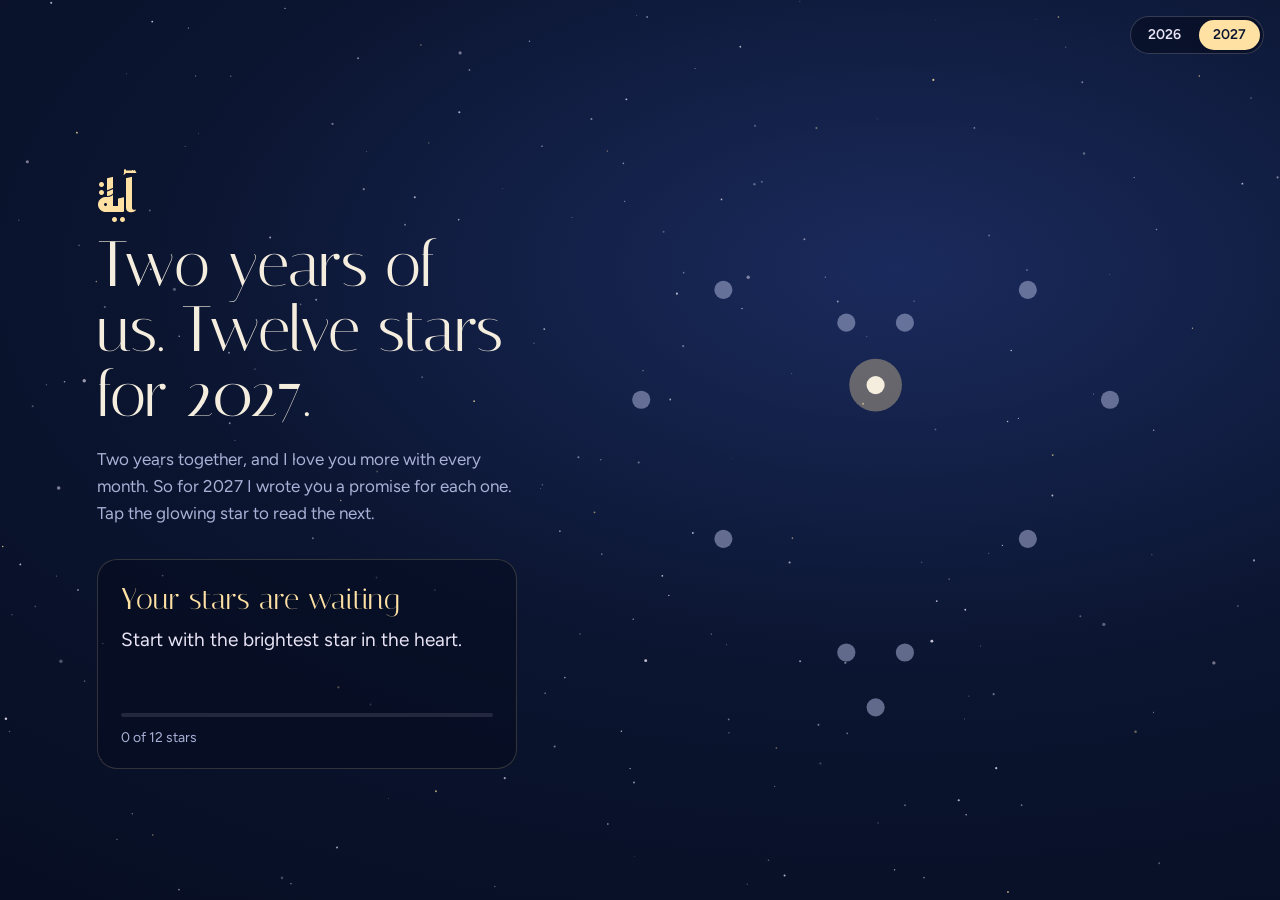
==== 2027/index.html @ a95a619e "﻿Add yearly Valentines: 2026 and new 2027 design Home page is now a year picker. 2026 keeps the cher" ====
<!DOCTYPE html>
<html lang="en">
<head>
  <meta charset="UTF-8">
  <meta name="viewport" content="width=device-width, initial-scale=1, viewport-fit=cover">
  <meta name="theme-color" content="#0b1530">
  <meta name="description" content="Twelve stars for Aya.">
  <title>Aya, twelve stars for 2027</title>
  <link rel="preconnect" href="https://fonts.googleapis.com">
  <link rel="preconnect" href="https://fonts.gstatic.com" crossorigin>
  <link href="https://fonts.googleapis.com/css2?family=Figtree:wght@400;500;600&family=Italiana&family=Reem+Kufi:wght@500;700&display=swap" rel="stylesheet">
  <link rel="stylesheet" href="style.css">
</head>
<body>

  <nav class="years" aria-label="Choose a year">
    <a href="../2026/">2026</a>
    <a href="../2027/" aria-current="page">2027</a>
  </nav>

  <canvas id="sky" aria-hidden="true"></canvas>

  <main class="layout">
    <section class="panel" id="panel">
      <p class="ar-name" lang="ar" dir="rtl">آية</p>
      <h1>Two years of us. Twelve stars for 2027.</h1>
      <p class="lede">Two years together, and I love you more with every month. So for 2027 I wrote you a promise for each one. Tap the glowing star to read the next.</p>

      <div class="promise" aria-live="polite">
        <p class="month" id="month">Your stars are waiting</p>
        <p class="text" id="promise">Start with the brightest star in the heart.</p>
        <div class="progress" aria-hidden="true"><span id="bar"></span></div>
        <p class="count" id="count">0 of 12 stars</p>
      </div>
    </section>

    <section class="constellation">
      <svg id="heart" viewBox="-21 -19 42 39" role="group" aria-label="A heart made of twelve stars">
        <g id="lines"></g>
        <g id="stars"></g>
      </svg>
    </section>
  </main>

  <section class="finale" id="finale" hidden aria-live="polite">
    <p class="ar-big" lang="ar" dir="rtl">أنتِ آيتي</p>
    <h2 id="finaleTitle" tabindex="-1">You are my sign.</h2>
    <p class="finale-text">Two years of us, twelve promises, one heart, and all of it yours. Happy Valentine's Day, Aya.</p>
    <div class="finale-actions">
      <a class="btn primary" href="https://claude.ai/artifact/13QTjyZAifTk2V3XpTDq3W">Read my letter to you</a>
      <button class="btn ghost" type="button" id="again">See the stars again</button>
    </div>
  </section>

  <script src="script.js"></script>
</body>
</html>
---- 2027/style.css ----
/* 2027: twelve stars for twelve months.
   Motion: 150/200/300ms, ease-out to enter, ease-in to exit, transform + opacity only.
   The only loop is the glow on the next star to tap: it shows where to go, so it is functional. */

:root {
  --night: #0b1530;
  --night-hi: #1a2a5c;
  --deep: #060c1f;
  --star: #ffe2a3;
  --moon: #f5eedf;
  --rose: #ff9db0;
  --ink: #e9e4f5;
  --muted: #a9b1d6;

  --m150: 150ms;
  --m200: 200ms;
  --m300: 300ms;
  --ease-out: cubic-bezier(0.16, 1, 0.3, 1);
  --ease-in: cubic-bezier(0.7, 0, 0.84, 0);

  --gutter: max(6vw, 20px);
}

* { box-sizing: border-box; }
html, body { height: 100%; }

body {
  margin: 0;
  color: var(--ink);
  background: radial-gradient(130% 100% at 70% 30%, var(--night-hi) 0%, var(--night) 45%, var(--deep) 100%) fixed, var(--night);
  font: 400 17px/1.6 "Figtree", system-ui, sans-serif;
  -webkit-font-smoothing: antialiased;
  overflow-x: hidden;
}

#sky {
  position: fixed;
  inset: 0;
  width: 100%;
  height: 100%;
  pointer-events: none;
}

/* Year switch */
.years {
  position: fixed;
  z-index: 10;
  top: max(16px, env(safe-area-inset-top));
  right: max(16px, env(safe-area-inset-right));
  display: flex;
  gap: 4px;
  padding: 4px;
  border-radius: 999px;
  background: rgba(6, 12, 31, 0.6);
  box-shadow: inset 0 0 0 1px rgba(233, 228, 245, 0.2);
}
.years a {
  padding: 8px 14px;
  border-radius: 999px;
  font: 600 14px/1 "Figtree", system-ui, sans-serif;
  color: var(--ink);
  text-decoration: none;
  transition: background-color var(--m150) var(--ease-out);
}
.years a:hover { background: rgba(233, 228, 245, 0.1); }
.years a[aria-current="page"] { background: var(--star); color: var(--night); }
.years a:focus-visible { outline: 3px solid var(--rose); outline-offset: 2px; }

.layout {
  position: relative;
  z-index: 1;
  min-height: 100%;
  display: grid;
  grid-template-columns: minmax(0, 420px) minmax(0, 1fr);
  align-items: center;
  gap: clamp(24px, 4vw, 64px);
  max-width: 1240px;
  margin: 0 auto;
  padding: max(80px, env(safe-area-inset-top)) max(var(--gutter), env(safe-area-inset-right)) max(40px, env(safe-area-inset-bottom)) max(var(--gutter), env(safe-area-inset-left));
  transition: opacity var(--m200) var(--ease-in);
}

.ar-name {
  margin: 0;
  font-family: "Reem Kufi", sans-serif;
  font-weight: 700;
  font-size: 44px;
  line-height: 1.2;
  color: var(--star);
  text-align: left;
}

h1 {
  margin: 8px 0 0;
  font-family: "Italiana", Georgia, serif;
  font-weight: 400;
  font-size: clamp(42px, 5vw, 64px);
  line-height: 1.02;
  letter-spacing: -0.01em;
  color: var(--moon);
}

.lede {
  margin: 18px 0 0;
  max-width: 34em;
  color: var(--muted);
}

.promise {
  margin-top: 32px;
  padding: 24px 24px 20px;
  border-radius: 20px;
  background: rgba(6, 12, 31, 0.55);
  box-shadow: inset 0 0 0 1px rgba(255, 226, 163, 0.18);
  min-height: 210px;
  display: flex;
  flex-direction: column;
}

.month {
  margin: 0;
  font-family: "Italiana", Georgia, serif;
  font-size: 30px;
  line-height: 1.1;
  color: var(--star);
}

.text {
  margin: 10px 0 18px;
  font-size: 19px;
  line-height: 1.5;
  color: var(--ink);
  flex: 1;
}

.month.swap, .text.swap { animation: swap var(--m300) var(--ease-out); }
@keyframes swap { from { opacity: 0; transform: translateY(6px); } to { opacity: 1; transform: none; } }

.progress {
  height: 4px;
  border-radius: 2px;
  background: rgba(233, 228, 245, 0.12);
  overflow: hidden;
}
.progress span {
  display: block;
  height: 100%;
  width: 100%;
  background: linear-gradient(90deg, var(--star), var(--rose));
  transform: scaleX(0);
  transform-origin: left;
  transition: transform var(--m300) var(--ease-out);
}

.count {
  margin: 10px 0 0;
  font-size: 14px;
  color: var(--muted);
}

/* The heart of stars */
.constellation {
  position: relative;
  aspect-ratio: 42 / 39;
  justify-self: stretch;
  width: 100%;
  max-width: min(100%, calc((100svh - 140px) * 42 / 39));
  margin-inline: auto;
}
.panel { min-width: 0; transition: opacity var(--m200) var(--ease-in); }
body.finale-open .panel { opacity: 0; }
body.finale-open .constellation { opacity: 0.55; transition: opacity var(--m300) var(--ease-out); }
#heart { width: 100%; height: 100%; overflow: visible; }

.link {
  fill: none;
  stroke: var(--star);
  stroke-width: 0.22;
  stroke-linecap: round;
  stroke-dasharray: 1;
  stroke-dashoffset: 1;
  opacity: 0.85;
  animation: draw var(--m300) var(--ease-out) forwards;
}
@keyframes draw { to { stroke-dashoffset: 0; } }

.star { cursor: default; outline: none; }
.star .halo { fill: var(--star); opacity: 0; transition: opacity var(--m300) var(--ease-out); }
.star .core { fill: var(--muted); opacity: 0.55; transition: opacity var(--m200) var(--ease-out); }
.star .hit { fill: transparent; }
.star .label {
  font: 600 1.15px "Figtree", sans-serif;
  fill: var(--muted);
  text-anchor: middle;
  opacity: 0;
  transition: opacity var(--m300) var(--ease-out);
}

.star.next { cursor: pointer; }
.star.next .core { fill: var(--moon); opacity: 1; }
.star.next .halo { opacity: 0.35; animation: beckon 1.4s ease-in-out infinite; transform-box: fill-box; transform-origin: center; }
@keyframes beckon { 0%, 100% { transform: scale(1); opacity: 0.25; } 50% { transform: scale(1.5); opacity: 0.5; } }
.star.next:focus-visible .halo { opacity: 0.7; }

.star.done .core { fill: var(--star); opacity: 1; }
.star.done .halo { opacity: 0.22; }
.star.done .label { opacity: 1; fill: var(--star); }

body.complete .link { stroke: var(--rose); transition: stroke var(--m300) var(--ease-out); }
body.complete .star.done .core { fill: var(--rose); }

/* Finale */
.finale {
  position: fixed;
  inset: 0;
  z-index: 5;
  display: flex;
  flex-direction: column;
  align-items: center;
  justify-content: center;
  gap: 12px;
  padding: 80px var(--gutter) 40px;
  text-align: center;
  background: radial-gradient(60% 50% at 50% 45%, rgba(26, 42, 92, 0.75), rgba(6, 12, 31, 0.9));
  animation: fade var(--m300) var(--ease-out);
  overflow-y: auto;
}
.finale[hidden] { display: none; }
@keyframes fade { from { opacity: 0; } to { opacity: 1; } }

.ar-big {
  margin: 0;
  font-family: "Reem Kufi", sans-serif;
  font-weight: 700;
  font-size: clamp(56px, 10vw, 120px);
  line-height: 1.2;
  color: var(--star);
}
.finale h2 {
  margin: 0;
  font-family: "Italiana", Georgia, serif;
  font-weight: 400;
  font-size: clamp(44px, 6.5vw, 84px);
  line-height: 1;
  color: var(--moon);
  outline: none;
}
.finale-text { margin: 6px 0 18px; max-width: 32em; font-size: 19px; color: var(--ink); }
.finale > * { opacity: 0; animation: rise var(--m300) var(--ease-out) forwards; }
.finale > :nth-child(1) { animation-delay: var(--m150); }
.finale > :nth-child(2) { animation-delay: var(--m300); }
.finale > :nth-child(3) { animation-delay: 450ms; }
.finale > :nth-child(4) { animation-delay: 600ms; }
@keyframes rise { from { opacity: 0; transform: translateY(8px); } to { opacity: 1; transform: none; } }

.finale-actions { display: flex; flex-wrap: wrap; gap: 12px; justify-content: center; }
.btn {
  display: inline-flex;
  align-items: center;
  min-height: 52px;
  padding: 0 26px;
  border-radius: 999px;
  border: 0;
  font: 600 17px/1 "Figtree", system-ui, sans-serif;
  text-decoration: none;
  cursor: pointer;
  transition: background-color var(--m150) var(--ease-out);
}
.btn.primary { background: var(--star); color: var(--night); }
.btn.primary:hover { background: #ffeac0; }
.btn.ghost { background: transparent; color: var(--ink); box-shadow: inset 0 0 0 1.5px rgba(233, 228, 245, 0.4); }
.btn.ghost:hover { background: rgba(233, 228, 245, 0.08); }
.btn:focus-visible { outline: 3px solid var(--rose); outline-offset: 3px; }

/* Phones and narrow windows: heart first, then the promise */
@media (max-width: 860px) {
  .layout { grid-template-columns: minmax(0, 1fr); align-items: start; gap: 8px; padding-top: max(72px, env(safe-area-inset-top)); }
  .constellation { order: -1; max-width: min(100%, 460px); }
  .ar-name { font-size: 34px; }
  .promise { margin-top: 22px; min-height: 0; }
}

@media (prefers-reduced-motion: reduce) {
  .link { animation: none; stroke-dashoffset: 0; }
  .star.next .halo { animation: none; opacity: 0.5; }
  .month.swap, .text.swap, .finale, .finale > * { animation: none; opacity: 1; }
  .progress span, .layout { transition: none; }
}
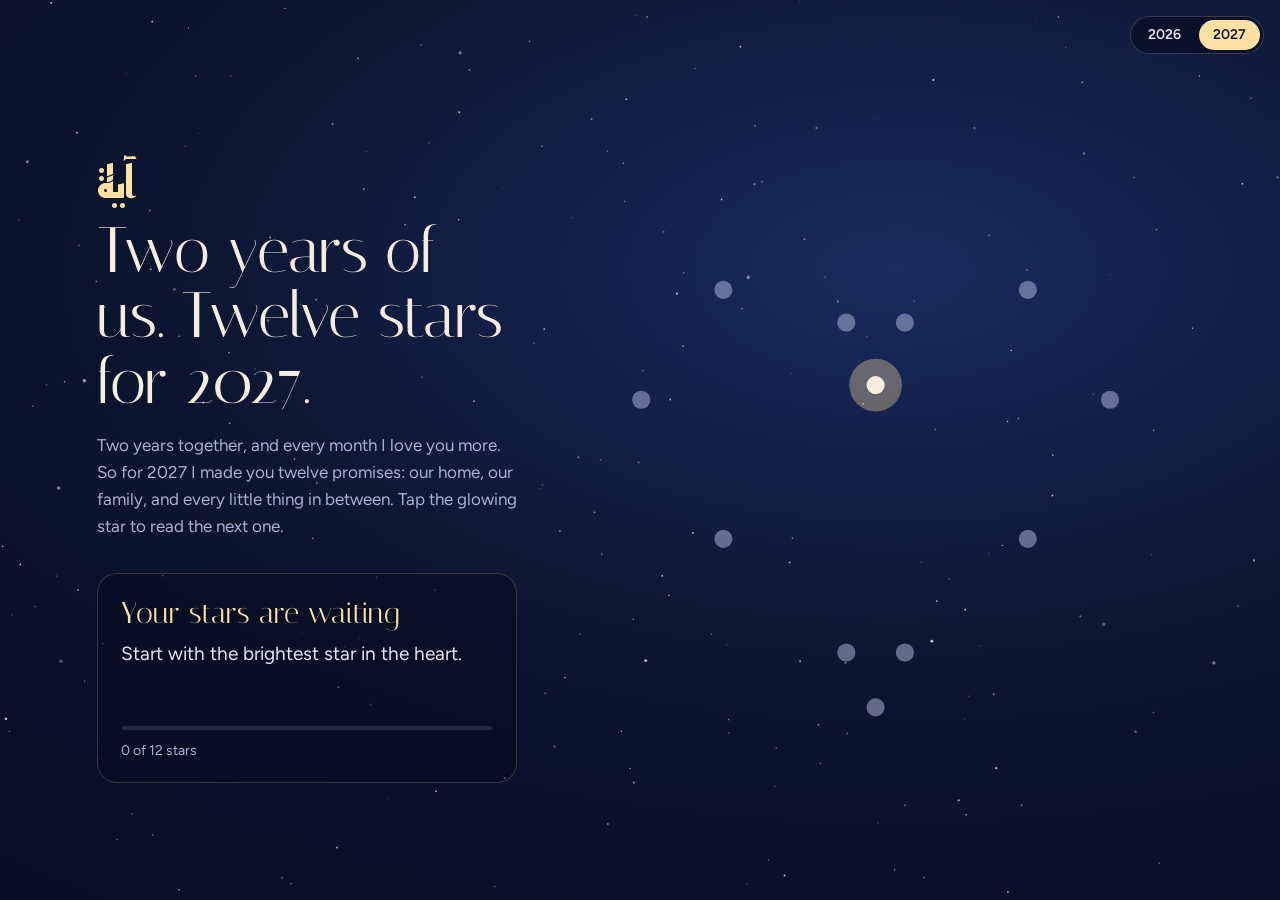
==== commit cbf1d38e: "Make 2027 promises more romantic Add the promises of our own home, a new phone for Aya, and our own " ====
--- a/2027/index.html
+++ b/2027/index.html
@@ -24,7 +24,7 @@
     <section class="panel" id="panel">
       <p class="ar-name" lang="ar" dir="rtl">آية</p>
       <h1>Two years of us. Twelve stars for 2027.</h1>
-      <p class="lede">Two years together, and I love you more with every month. So for 2027 I wrote you a promise for each one. Tap the glowing star to read the next.</p>
+      <p class="lede">Two years together, and every month I love you more. So for 2027 I made you twelve promises: our home, our family, and every little thing in between. Tap the glowing star to read the next one.</p>
 
       <div class="promise" aria-live="polite">
         <p class="month" id="month">Your stars are waiting</p>
@@ -45,7 +45,7 @@
   <section class="finale" id="finale" hidden aria-live="polite">
     <p class="ar-big" lang="ar" dir="rtl">أنتِ آيتي</p>
     <h2 id="finaleTitle" tabindex="-1">You are my sign.</h2>
-    <p class="finale-text">Two years of us, twelve promises, one heart, and all of it yours. Happy Valentine's Day, Aya.</p>
+    <p class="finale-text">Two years of us. Soon, one home of our own, one family of our own, and a forever that's only just beginning. Every promise in these stars is yours, Aya. Happy Valentine's Day, my love.</p>
     <div class="finale-actions">
       <a class="btn primary" href="https://claude.ai/artifact/13QTjyZAifTk2V3XpTDq3W">Read my letter to you</a>
       <button class="btn ghost" type="button" id="again">See the stars again</button>
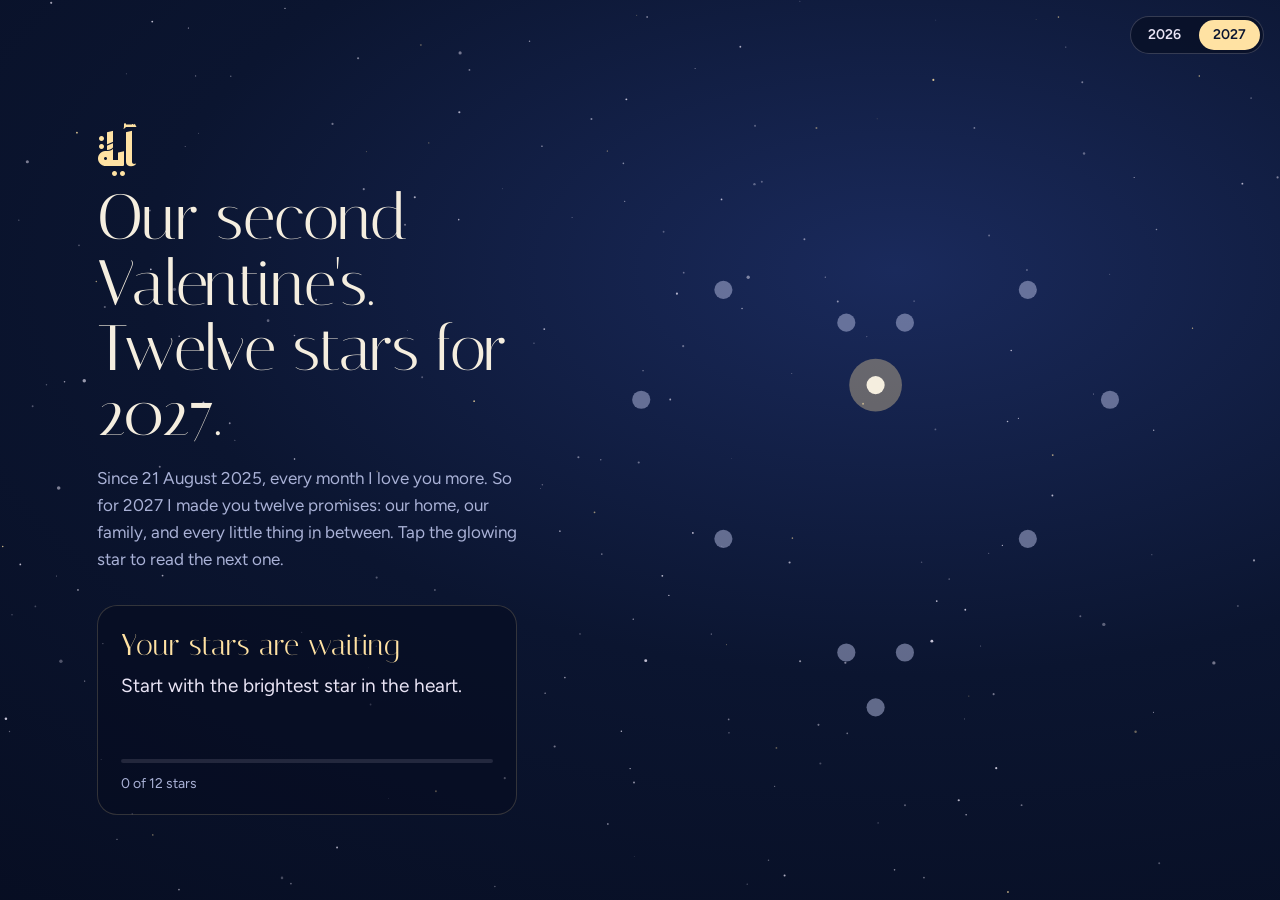
==== commit 78eb063e: "Replace "two years" with wording true to 21 August 2025 We met on 21 August 2025, so Valentine's 202" ====
--- a/2027/index.html
+++ b/2027/index.html
@@ -23,8 +23,8 @@
   <main class="layout">
     <section class="panel" id="panel">
       <p class="ar-name" lang="ar" dir="rtl">آية</p>
-      <h1>Two years of us. Twelve stars for 2027.</h1>
-      <p class="lede">Two years together, and every month I love you more. So for 2027 I made you twelve promises: our home, our family, and every little thing in between. Tap the glowing star to read the next one.</p>
+      <h1>Our second Valentine's. Twelve stars for 2027.</h1>
+      <p class="lede">Since 21 August 2025, every month I love you more. So for 2027 I made you twelve promises: our home, our family, and every little thing in between. Tap the glowing star to read the next one.</p>
 
       <div class="promise" aria-live="polite">
         <p class="month" id="month">Your stars are waiting</p>
@@ -45,9 +45,9 @@
   <section class="finale" id="finale" hidden aria-live="polite">
     <p class="ar-big" lang="ar" dir="rtl">أنتِ آيتي</p>
     <h2 id="finaleTitle" tabindex="-1">You are my sign.</h2>
-    <p class="finale-text">Two years of us. Soon, one home of our own, one family of our own, and a forever that's only just beginning. Every promise in these stars is yours, Aya. Happy Valentine's Day, my love.</p>
+    <p class="finale-text">Our second Valentine's together. Soon, one home of our own, one family of our own, and a forever that's only just beginning. Every promise in these stars is yours, Aya. Happy Valentine's Day, my love.</p>
     <div class="finale-actions">
-      <a class="btn primary" href="https://claude.ai/artifact/13QTjyZAifTk2V3XpTDq3W">Read my letter to you</a>
+      <a class="btn primary" href="letter/">Read my letter to you</a>
       <button class="btn ghost" type="button" id="again">See the stars again</button>
     </div>
   </section>
